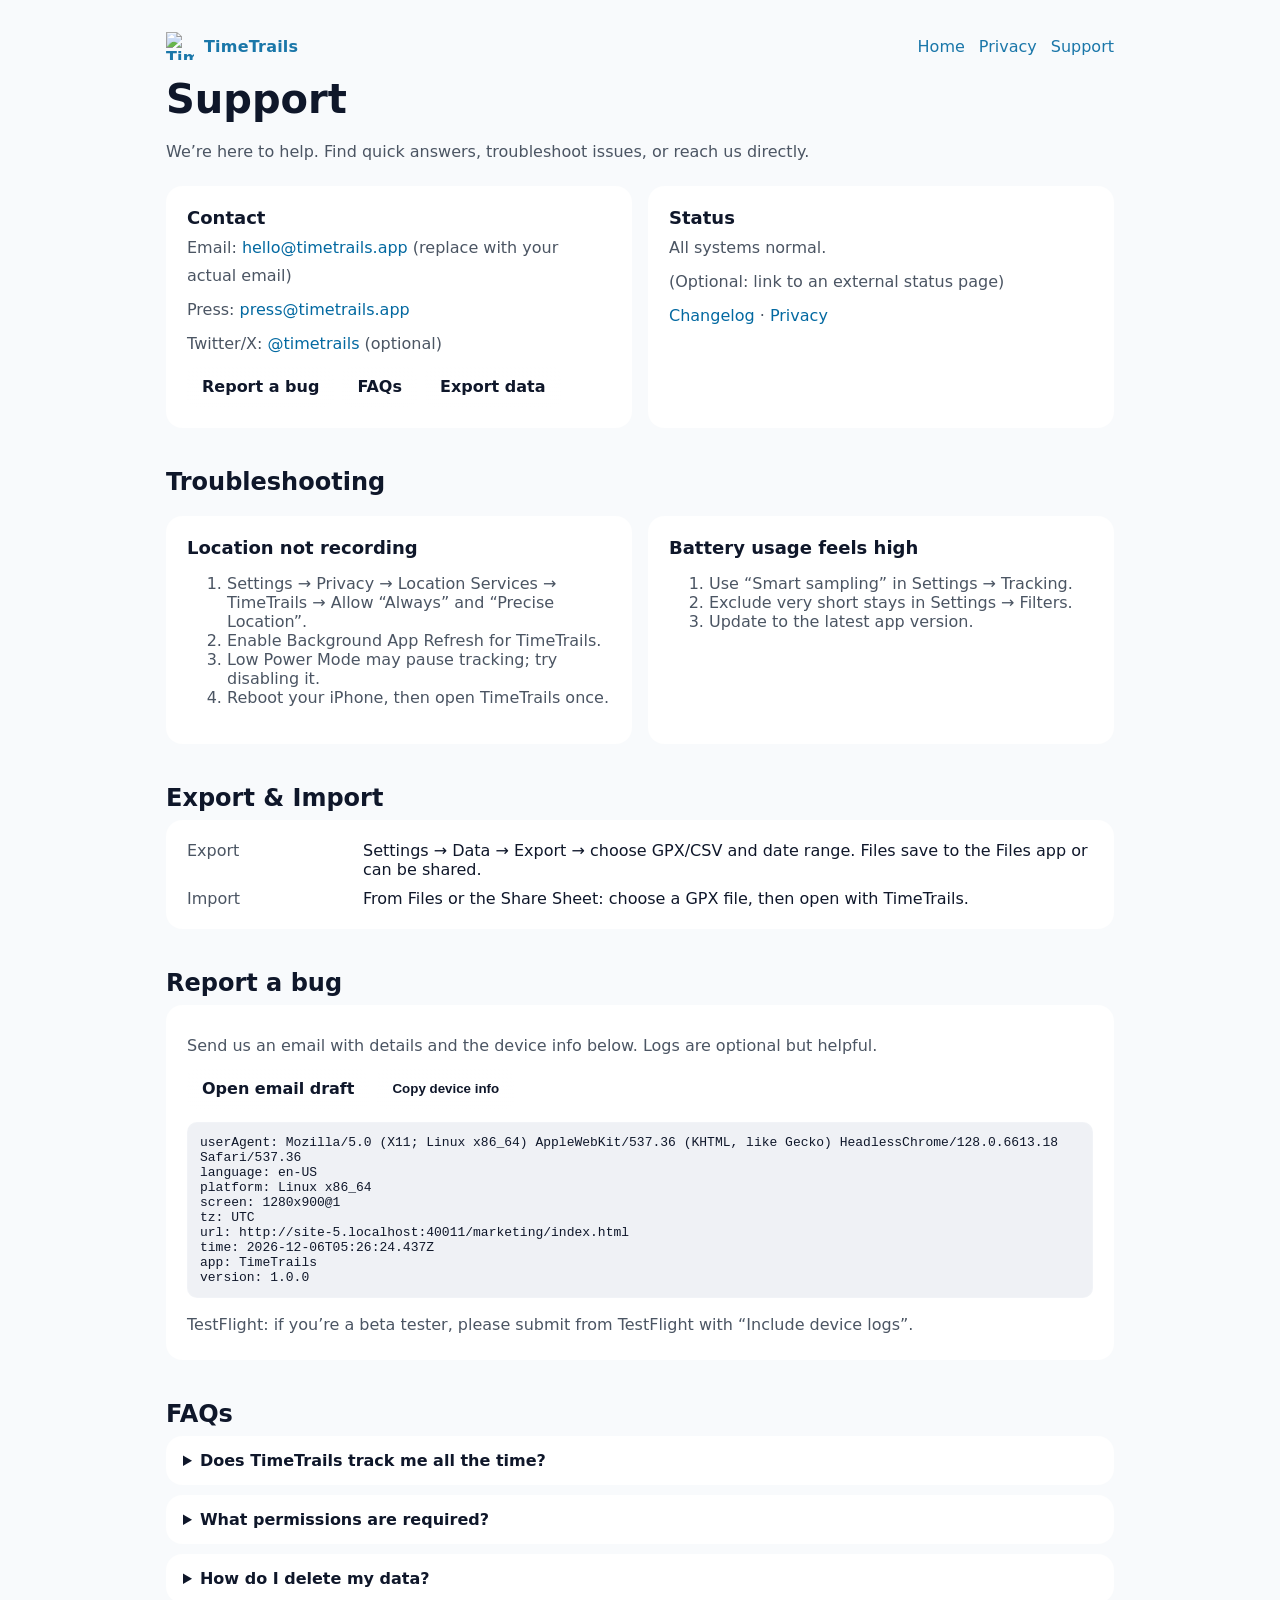
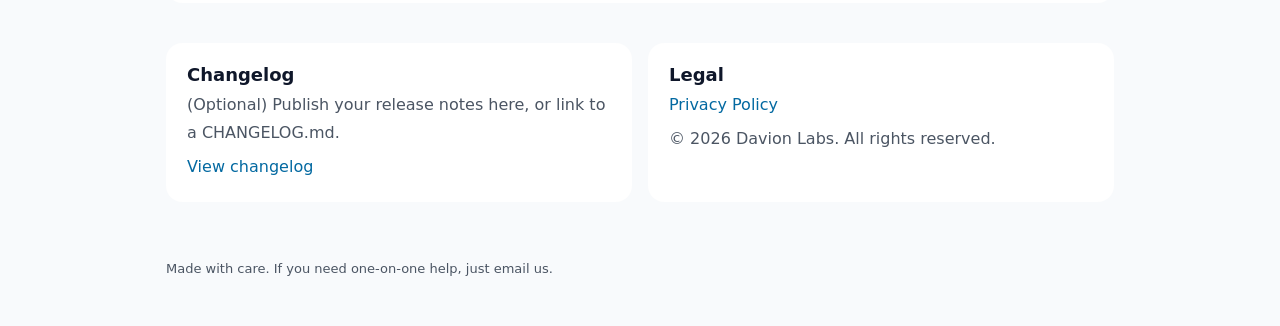
==== marketing/index.html @ f9021e4d "feat: market" ====
<!doctype html>
<html lang="en" class="no-js">
<head>
    <meta charset="utf-8" />
    <meta name="viewport" content="width=device-width, initial-scale=1" />
    <title>TimeTrails — Support</title>
    <meta name="description" content="Help center for TimeTrails. FAQs, troubleshooting, contact, data export, and status." />
    <meta name="robots" content="index,follow" />
    <meta name="theme-color" content="#0ea5e9" />

    <!-- Open Graph / Twitter -->
    <meta property="og:type" content="website" />
    <meta property="og:title" content="TimeTrails — Support" />
    <meta property="og:description" content="FAQs, troubleshooting, contact, data export, and status." />
    <meta property="og:url" content="https://<your-username>.github.io/timetrails/support.html" />
    <meta property="og:image" content="https://<your-username>.github.io/timetrails/assets/og-image.png" />
    <meta name="twitter:card" content="summary_large_image" />
    <link rel="icon" href="/timetrails/assets/favicon.png" />

    <style>
        :root{--bg:#0b1020;--card:#111827;--muted:#93a4b7;--text:#e6eef9;--accent:#22d3ee;--link:#7dd3fc;--brand:#0ea5e9}
        @media (prefers-color-scheme: light){:root{--bg:#f8fafc;--card:#ffffff;--muted:#4b5563;--text:#0f172a;--accent:#0ea5e9;--link:#0369a1;--brand:#0284c7}}
        *{box-sizing:border-box}
        html,body{margin:0;padding:0; background:var(--bg); color:var(--text); font-family: ui-sans-serif, system-ui, -apple-system, Segoe UI, Roboto, Helvetica, Arial, "Apple Color Emoji","Segoe UI Emoji"}
        a{color:var(--link); text-decoration:none}
        a:hover{text-decoration:underline}
        .wrap{max-width:980px; margin:0 auto; padding:32px 16px}
        .nav{display:flex; justify-content:space-between; align-items:center; gap:16px}
        .logo{display:flex; align-items:center; gap:10px; font-weight:800; letter-spacing:.2px}
        .logo img{width:28px; height:28px}
        .nav a{opacity:.9}

        h1{font-size:clamp(28px,3.4vw,40px); margin:16px 0 6px}
        p{line-height:1.75}
        .muted{color:var(--muted)}

        .grid{display:grid; grid-template-columns: 1fr 1fr; gap:16px; margin-top:20px}
        .card{background:var(--card); border:1px solid rgba(255,255,255,.08); border-radius:16px; padding:20px}
        .card h3{margin:0 0 6px; font-size:18px}
        .card p{margin:6px 0 0; color:var(--muted)}

        .section{margin-top:40px}
        .kvs{display:grid; grid-template-columns: 160px 1fr; gap:10px 16px}

        .faq details{background:var(--card); border:1px solid rgba(255,255,255,.08); border-radius:16px; padding:14px 16px}
        .faq details+details{margin-top:10px}
        .faq summary{cursor:pointer; font-weight:600}

        .btn{display:inline-flex; align-items:center; gap:8px; padding:10px 14px; border-radius:10px; border:1px solid rgba(255,255,255,.16); background: linear-gradient(180deg, rgba(255,255,255,.06), rgba(255,255,255,.02)); color:var(--text); font-weight:600}
        .btn:hover{transform:translateY(-1px)}

        .footer{margin-top:56px; font-size:13px; color:var(--muted)}

        @media (max-width: 900px){.grid{grid-template-columns:1fr}}
    </style>

    <script type="application/ld+json">
        {
            "@context": "https://schema.org",
            "@type": "FAQPage",
            "mainEntity": [
                {"@type": "Question","name": "How do I export my data?","acceptedAnswer": {"@type": "Answer","text": "In Settings → Data → Export, choose GPX or CSV and select a date range. The file saves to Files app or shares via the iOS share sheet."}},
                {"@type": "Question","name": "Does TimeTrails work offline?","acceptedAnswer": {"@type": "Answer","text": "Yes, trails are recorded on-device and visualized offline. Optional iCloud sync requires connectivity."}},
                {"@type": "Question","name": "How can I reset the app?","acceptedAnswer": {"@type": "Answer","text": "Go to Settings → Advanced → Reset local data (this is irreversible). If sync is enabled, disable it first to avoid re-downloading data."}}
            ]
        }
    </script>
</head>
<body>
<div class="wrap">
    <!-- Nav -->
    <nav class="nav">
        <a class="logo" href="./">
            <img src="/timetrails/assets/logo.png" alt="TimeTrails logo" />
            <span>TimeTrails</span>
        </a>
        <div style="display:flex; gap:14px; flex-wrap:wrap">
            <a href="./">Home</a>
            <a href="./privacy.html">Privacy</a>
            <a href="./support.html" aria-current="page">Support</a>
        </div>
    </nav>

    <header>
        <h1>Support</h1>
        <p class="muted">We’re here to help. Find quick answers, troubleshoot issues, or reach us directly.</p>
    </header>

    <!-- Quick links -->
    <section class="grid">
        <div class="card">
            <h3>Contact</h3>
            <p>Email: <a href="mailto:hello@timetrails.app">hello@timetrails.app</a> (replace with your actual email)</p>
            <p>Press: <a href="mailto:press@timetrails.app">press@timetrails.app</a></p>
            <p>Twitter/X: <a href="https://x.com/timetrails" target="_blank" rel="noopener">@timetrails</a> (optional)</p>
            <div style="margin-top:8px; display:flex; gap:8px; flex-wrap:wrap">
                <a class="btn" href="#report">Report a bug</a>
                <a class="btn" href="#faq">FAQs</a>
                <a class="btn" href="#export">Export data</a>
            </div>
        </div>
        <div class="card">
            <h3>Status</h3>
            <p>All systems normal.</p>
            <p class="muted">(Optional: link to an external status page)</p>
            <p><a href="#changelog">Changelog</a> · <a href="./privacy.html">Privacy</a></p>
        </div>
    </section>

    <!-- Troubleshooting -->
    <section id="troubleshoot" class="section">
        <h2 style="margin:0 0 8px">Troubleshooting</h2>
        <div class="grid">
            <div class="card">
                <h3>Location not recording</h3>
                <ol class="muted">
                    <li>Settings → Privacy → Location Services → TimeTrails → Allow “Always” and “Precise Location”.</li>
                    <li>Enable Background App Refresh for TimeTrails.</li>
                    <li>Low Power Mode may pause tracking; try disabling it.</li>
                    <li>Reboot your iPhone, then open TimeTrails once.</li>
                </ol>
            </div>
            <div class="card">
                <h3>Battery usage feels high</h3>
                <ol class="muted">
                    <li>Use “Smart sampling” in Settings → Tracking.</li>
                    <li>Exclude very short stays in Settings → Filters.</li>
                    <li>Update to the latest app version.</li>
                </ol>
            </div>
        </div>
    </section>

    <!-- Export / Import -->
    <section id="export" class="section">
        <h2 style="margin:0 0 8px">Export & Import</h2>
        <div class="card">
            <div class="kvs">
                <div class="muted">Export</div>
                <div>Settings → Data → Export → choose GPX/CSV and date range. Files save to the Files app or can be shared.</div>
                <div class="muted">Import</div>
                <div>From Files or the Share Sheet: choose a GPX file, then open with TimeTrails.</div>
            </div>
        </div>
    </section>

    <!-- Report a bug / Request support -->
    <section id="report" class="section">
        <h2 style="margin:0 0 8px">Report a bug</h2>
        <div class="card">
            <p>Send us an email with details and the device info below. Logs are optional but helpful.</p>
            <div style="display:flex; gap:8px; flex-wrap:wrap; margin:8px 0 12px">
                <a class="btn" id="mailto-btn" href="#">Open email draft</a>
                <button class="btn" id="copy-btn" type="button">Copy device info</button>
            </div>
            <pre id="devinfo" style="white-space:pre-wrap; background:rgba(148,163,184,.15); padding:12px; border-radius:10px; border:1px solid rgba(255,255,255,.12)"></pre>
            <p class="muted" style="margin-top:10px">TestFlight: if you’re a beta tester, please submit from TestFlight with “Include device logs”.</p>
        </div>
    </section>

    <!-- FAQs -->
    <section id="faq" class="section faq">
        <h2 style="margin:0 0 8px">FAQs</h2>
        <details>
            <summary>Does TimeTrails track me all the time?</summary>
            <div class="muted">You control what’s collected. Recording uses iOS location services and can be paused anytime. Data stays on-device unless you enable sync.</div>
        </details>
        <details>
            <summary>What permissions are required?</summary>
            <div class="muted">Location (Always & Precise) for background trails, Motion for better activity detection, Photos if you import media, and Notifications for reminders—all optional except Location for recording.</div>
        </details>
        <details>
            <summary>How do I delete my data?</summary>
            <div class="muted">In Settings → Data → Delete local data. If iCloud sync is enabled, disable it first, then delete local data across each device as needed.</div>
        </details>
    </section>

    <!-- Changelog / Legal -->
    <section id="changelog" class="section">
        <div class="grid">
            <div class="card">
                <h3>Changelog</h3>
                <p class="muted">(Optional) Publish your release notes here, or link to a CHANGELOG.md.</p>
                <p><a href="./changelog.html">View changelog</a></p>
            </div>
            <div class="card">
                <h3>Legal</h3>
                <p><a href="./privacy.html">Privacy Policy</a></p>
                <p class="muted">© <span id="year"></span> Davion Labs. All rights reserved.</p>
            </div>
        </div>
    </section>

    <footer class="footer">
        <p>Made with care. If you need one-on-one help, just email us.</p>
    </footer>
</div>

<script>
    // Fill year
    document.getElementById('year').textContent = new Date().getFullYear();

    // Collect simple device info (client-side)
    const devinfo = {
      userAgent: navigator.userAgent,
      language: navigator.language,
      platform: navigator.platform,
      screen: `${screen.width}x${screen.height}@${window.devicePixelRatio}`,
      tz: Intl.DateTimeFormat().resolvedOptions().timeZone,
      url: location.href,
      time: new Date().toISOString(),
      app: 'TimeTrails',
      version: '1.0.0' // replace dynamically if you expose it
    };
    const devinfoStr = Object.entries(devinfo).map(([k,v])=>`${k}: ${v}`).join('\n');
    document.getElementById('devinfo').textContent = devinfoStr;

    // mailto with prefilled subject & body
    const to = 'hello@timetrails.app'; // replace with your support address
    const subject = encodeURIComponent('TimeTrails Support Request');
    const body = encodeURIComponent(`Describe the issue here...\n\n---\nDevice info:\n${devinfoStr}\n`);
    const mailto = `mailto:${to}?subject=${subject}&body=${body}`;
    document.getElementById('mailto-btn').setAttribute('href', mailto);

    // Copy device info
    document.getElementById('copy-btn').addEventListener('click', async ()=>{
      try{ await navigator.clipboard.writeText(devinfoStr); alert('Device info copied. Paste it into your email.'); }
      catch(e){ alert('Copy failed. Select and copy manually.'); }
    });
</script>
</body>
</html>
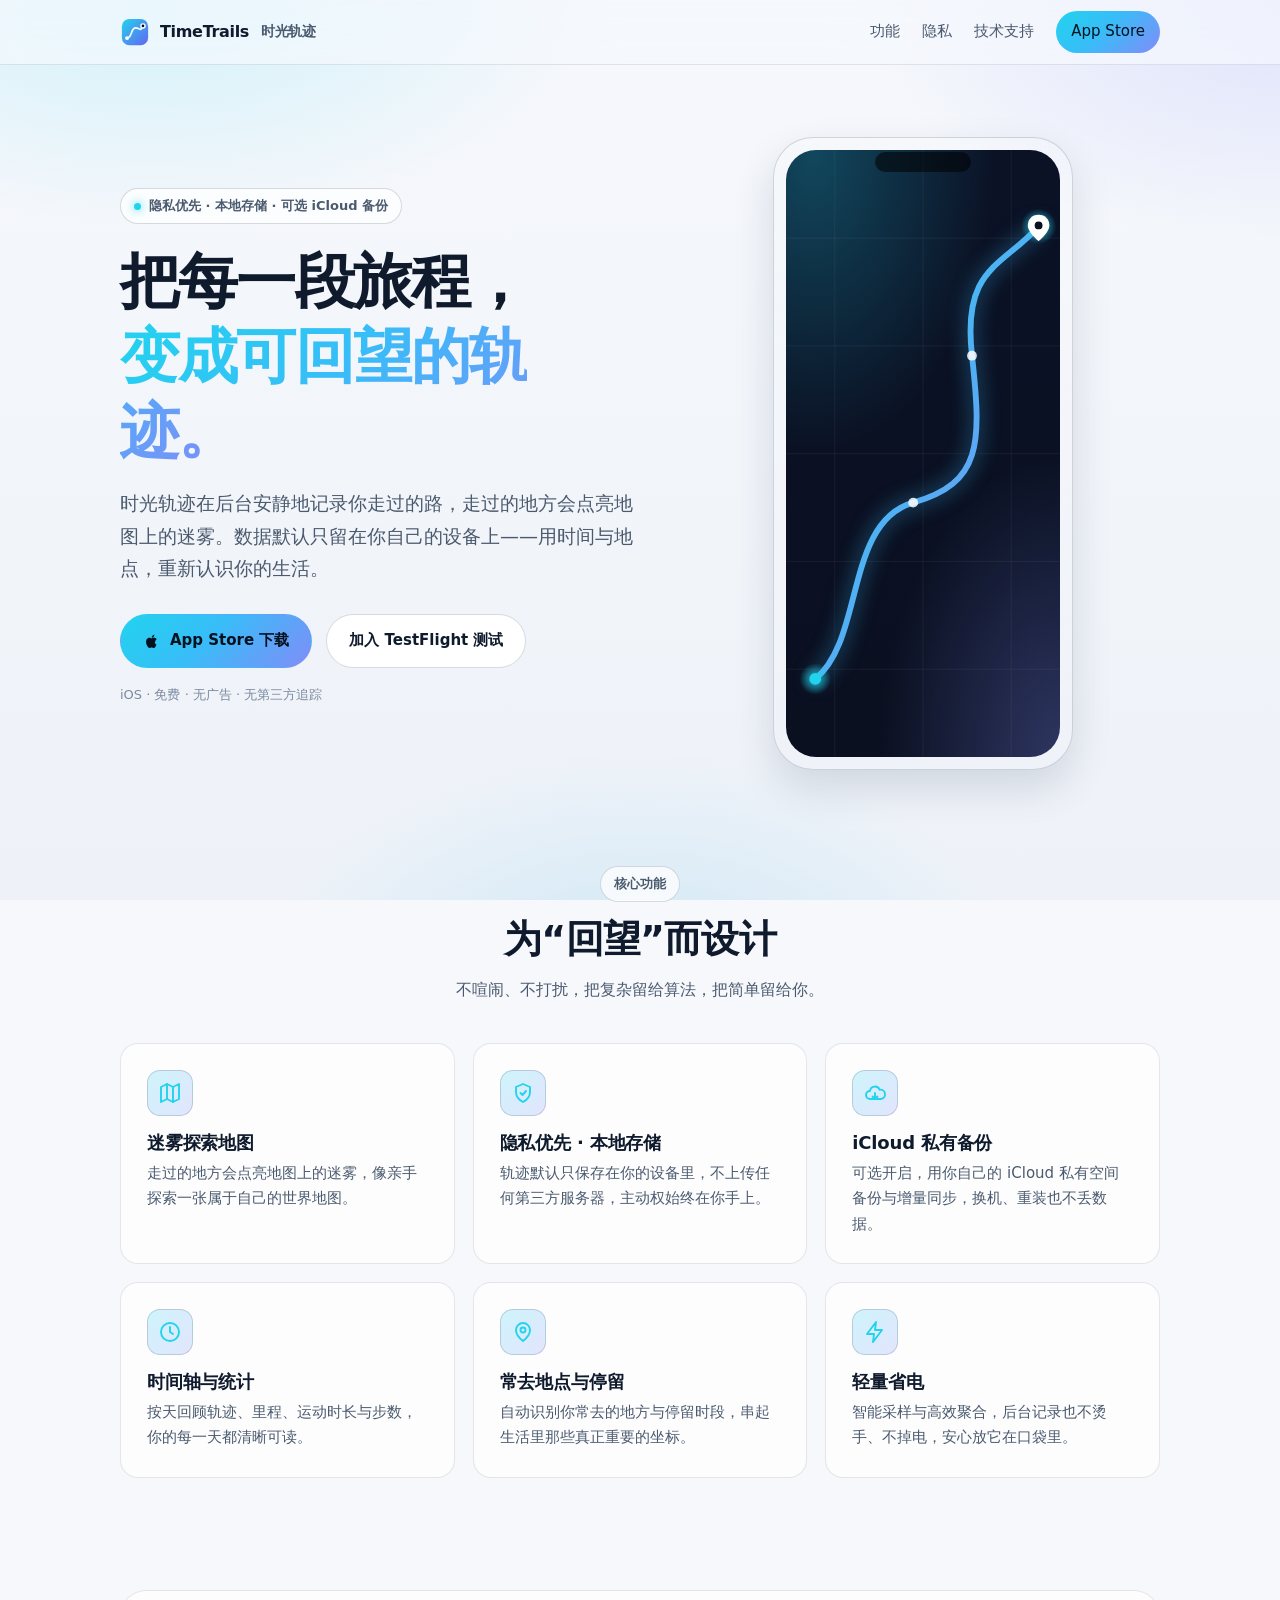
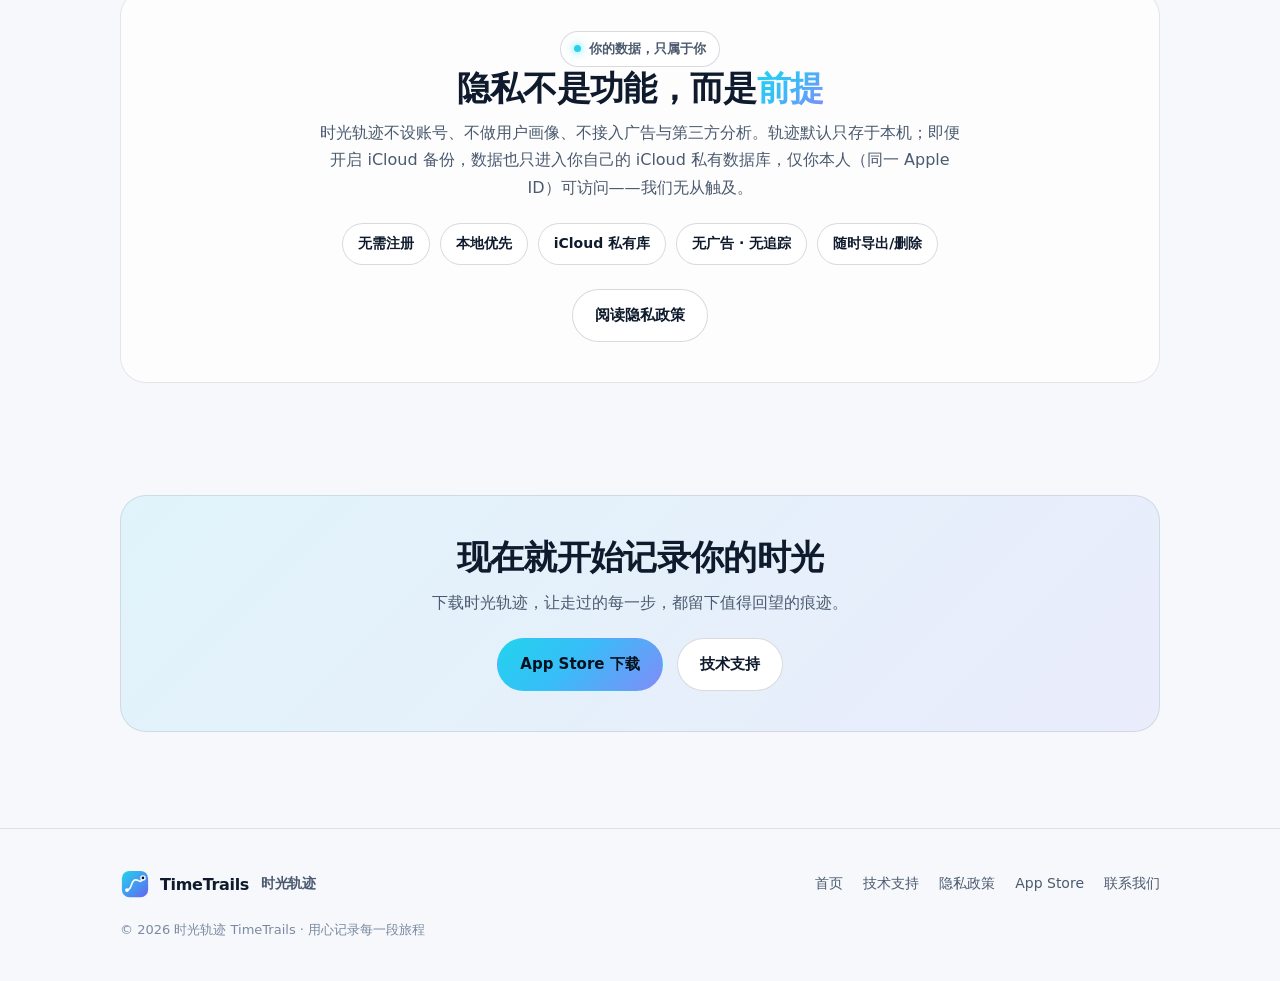
==== commit f3f6e6c1: "feat(site): 重做营销/技术支持/隐私三页 — 简洁优雅科技感 - 统一设计系统 assets/site.css + 品牌 logo/favicon assets/logo.svg - in" ====
--- a/marketing/index.html
+++ b/marketing/index.html
@@ -1,232 +1,21 @@
 <!doctype html>
-<html lang="en" class="no-js">
+<html lang="zh-Hans">
 <head>
-    <meta charset="utf-8" />
-    <meta name="viewport" content="width=device-width, initial-scale=1" />
-    <title>TimeTrails — Support</title>
-    <meta name="description" content="Help center for TimeTrails. FAQs, troubleshooting, contact, data export, and status." />
-    <meta name="robots" content="index,follow" />
-    <meta name="theme-color" content="#0ea5e9" />
-
-    <!-- Open Graph / Twitter -->
-    <meta property="og:type" content="website" />
-    <meta property="og:title" content="TimeTrails — Support" />
-    <meta property="og:description" content="FAQs, troubleshooting, contact, data export, and status." />
-    <meta property="og:url" content="https://<your-username>.github.io/timetrails/support.html" />
-    <meta property="og:image" content="https://<your-username>.github.io/timetrails/assets/og-image.png" />
-    <meta name="twitter:card" content="summary_large_image" />
-    <link rel="icon" href="/timetrails/assets/favicon.png" />
-
-    <style>
-        :root{--bg:#0b1020;--card:#111827;--muted:#93a4b7;--text:#e6eef9;--accent:#22d3ee;--link:#7dd3fc;--brand:#0ea5e9}
-        @media (prefers-color-scheme: light){:root{--bg:#f8fafc;--card:#ffffff;--muted:#4b5563;--text:#0f172a;--accent:#0ea5e9;--link:#0369a1;--brand:#0284c7}}
-        *{box-sizing:border-box}
-        html,body{margin:0;padding:0; background:var(--bg); color:var(--text); font-family: ui-sans-serif, system-ui, -apple-system, Segoe UI, Roboto, Helvetica, Arial, "Apple Color Emoji","Segoe UI Emoji"}
-        a{color:var(--link); text-decoration:none}
-        a:hover{text-decoration:underline}
-        .wrap{max-width:980px; margin:0 auto; padding:32px 16px}
-        .nav{display:flex; justify-content:space-between; align-items:center; gap:16px}
-        .logo{display:flex; align-items:center; gap:10px; font-weight:800; letter-spacing:.2px}
-        .logo img{width:28px; height:28px}
-        .nav a{opacity:.9}
-
-        h1{font-size:clamp(28px,3.4vw,40px); margin:16px 0 6px}
-        p{line-height:1.75}
-        .muted{color:var(--muted)}
-
-        .grid{display:grid; grid-template-columns: 1fr 1fr; gap:16px; margin-top:20px}
-        .card{background:var(--card); border:1px solid rgba(255,255,255,.08); border-radius:16px; padding:20px}
-        .card h3{margin:0 0 6px; font-size:18px}
-        .card p{margin:6px 0 0; color:var(--muted)}
-
-        .section{margin-top:40px}
-        .kvs{display:grid; grid-template-columns: 160px 1fr; gap:10px 16px}
-
-        .faq details{background:var(--card); border:1px solid rgba(255,255,255,.08); border-radius:16px; padding:14px 16px}
-        .faq details+details{margin-top:10px}
-        .faq summary{cursor:pointer; font-weight:600}
-
-        .btn{display:inline-flex; align-items:center; gap:8px; padding:10px 14px; border-radius:10px; border:1px solid rgba(255,255,255,.16); background: linear-gradient(180deg, rgba(255,255,255,.06), rgba(255,255,255,.02)); color:var(--text); font-weight:600}
-        .btn:hover{transform:translateY(-1px)}
-
-        .footer{margin-top:56px; font-size:13px; color:var(--muted)}
-
-        @media (max-width: 900px){.grid{grid-template-columns:1fr}}
-    </style>
-
-    <script type="application/ld+json">
-        {
-            "@context": "https://schema.org",
-            "@type": "FAQPage",
-            "mainEntity": [
-                {"@type": "Question","name": "How do I export my data?","acceptedAnswer": {"@type": "Answer","text": "In Settings → Data → Export, choose GPX or CSV and select a date range. The file saves to Files app or shares via the iOS share sheet."}},
-                {"@type": "Question","name": "Does TimeTrails work offline?","acceptedAnswer": {"@type": "Answer","text": "Yes, trails are recorded on-device and visualized offline. Optional iCloud sync requires connectivity."}},
-                {"@type": "Question","name": "How can I reset the app?","acceptedAnswer": {"@type": "Answer","text": "Go to Settings → Advanced → Reset local data (this is irreversible). If sync is enabled, disable it first to avoid re-downloading data."}}
-            ]
-        }
-    </script>
+<meta charset="utf-8" />
+<meta name="viewport" content="width=device-width, initial-scale=1" />
+<title>时光轨迹 TimeTrails</title>
+<meta name="robots" content="noindex,follow" />
+<link rel="canonical" href="https://timetrails.sxxw.site/" />
+<meta http-equiv="refresh" content="0; url=/" />
+<link rel="stylesheet" href="/assets/site.css" />
 </head>
 <body>
-<div class="wrap">
-    <!-- Nav -->
-    <nav class="nav">
-        <a class="logo" href="./">
-            <img src="/timetrails/assets/logo.png" alt="TimeTrails logo" />
-            <span>TimeTrails</span>
-        </a>
-        <div style="display:flex; gap:14px; flex-wrap:wrap">
-            <a href="./">Home</a>
-            <a href="./privacy.html">Privacy</a>
-            <a href="./support.html" aria-current="page">Support</a>
-        </div>
-    </nav>
-
-    <header>
-        <h1>Support</h1>
-        <p class="muted">We’re here to help. Find quick answers, troubleshoot issues, or reach us directly.</p>
-    </header>
-
-    <!-- Quick links -->
-    <section class="grid">
-        <div class="card">
-            <h3>Contact</h3>
-            <p>Email: <a href="mailto:hello@timetrails.app">hello@timetrails.app</a> (replace with your actual email)</p>
-            <p>Press: <a href="mailto:press@timetrails.app">press@timetrails.app</a></p>
-            <p>Twitter/X: <a href="https://x.com/timetrails" target="_blank" rel="noopener">@timetrails</a> (optional)</p>
-            <div style="margin-top:8px; display:flex; gap:8px; flex-wrap:wrap">
-                <a class="btn" href="#report">Report a bug</a>
-                <a class="btn" href="#faq">FAQs</a>
-                <a class="btn" href="#export">Export data</a>
-            </div>
-        </div>
-        <div class="card">
-            <h3>Status</h3>
-            <p>All systems normal.</p>
-            <p class="muted">(Optional: link to an external status page)</p>
-            <p><a href="#changelog">Changelog</a> · <a href="./privacy.html">Privacy</a></p>
-        </div>
-    </section>
-
-    <!-- Troubleshooting -->
-    <section id="troubleshoot" class="section">
-        <h2 style="margin:0 0 8px">Troubleshooting</h2>
-        <div class="grid">
-            <div class="card">
-                <h3>Location not recording</h3>
-                <ol class="muted">
-                    <li>Settings → Privacy → Location Services → TimeTrails → Allow “Always” and “Precise Location”.</li>
-                    <li>Enable Background App Refresh for TimeTrails.</li>
-                    <li>Low Power Mode may pause tracking; try disabling it.</li>
-                    <li>Reboot your iPhone, then open TimeTrails once.</li>
-                </ol>
-            </div>
-            <div class="card">
-                <h3>Battery usage feels high</h3>
-                <ol class="muted">
-                    <li>Use “Smart sampling” in Settings → Tracking.</li>
-                    <li>Exclude very short stays in Settings → Filters.</li>
-                    <li>Update to the latest app version.</li>
-                </ol>
-            </div>
-        </div>
-    </section>
-
-    <!-- Export / Import -->
-    <section id="export" class="section">
-        <h2 style="margin:0 0 8px">Export & Import</h2>
-        <div class="card">
-            <div class="kvs">
-                <div class="muted">Export</div>
-                <div>Settings → Data → Export → choose GPX/CSV and date range. Files save to the Files app or can be shared.</div>
-                <div class="muted">Import</div>
-                <div>From Files or the Share Sheet: choose a GPX file, then open with TimeTrails.</div>
-            </div>
-        </div>
-    </section>
-
-    <!-- Report a bug / Request support -->
-    <section id="report" class="section">
-        <h2 style="margin:0 0 8px">Report a bug</h2>
-        <div class="card">
-            <p>Send us an email with details and the device info below. Logs are optional but helpful.</p>
-            <div style="display:flex; gap:8px; flex-wrap:wrap; margin:8px 0 12px">
-                <a class="btn" id="mailto-btn" href="#">Open email draft</a>
-                <button class="btn" id="copy-btn" type="button">Copy device info</button>
-            </div>
-            <pre id="devinfo" style="white-space:pre-wrap; background:rgba(148,163,184,.15); padding:12px; border-radius:10px; border:1px solid rgba(255,255,255,.12)"></pre>
-            <p class="muted" style="margin-top:10px">TestFlight: if you’re a beta tester, please submit from TestFlight with “Include device logs”.</p>
-        </div>
-    </section>
-
-    <!-- FAQs -->
-    <section id="faq" class="section faq">
-        <h2 style="margin:0 0 8px">FAQs</h2>
-        <details>
-            <summary>Does TimeTrails track me all the time?</summary>
-            <div class="muted">You control what’s collected. Recording uses iOS location services and can be paused anytime. Data stays on-device unless you enable sync.</div>
-        </details>
-        <details>
-            <summary>What permissions are required?</summary>
-            <div class="muted">Location (Always & Precise) for background trails, Motion for better activity detection, Photos if you import media, and Notifications for reminders—all optional except Location for recording.</div>
-        </details>
-        <details>
-            <summary>How do I delete my data?</summary>
-            <div class="muted">In Settings → Data → Delete local data. If iCloud sync is enabled, disable it first, then delete local data across each device as needed.</div>
-        </details>
-    </section>
-
-    <!-- Changelog / Legal -->
-    <section id="changelog" class="section">
-        <div class="grid">
-            <div class="card">
-                <h3>Changelog</h3>
-                <p class="muted">(Optional) Publish your release notes here, or link to a CHANGELOG.md.</p>
-                <p><a href="./changelog.html">View changelog</a></p>
-            </div>
-            <div class="card">
-                <h3>Legal</h3>
-                <p><a href="./privacy.html">Privacy Policy</a></p>
-                <p class="muted">© <span id="year"></span> Davion Labs. All rights reserved.</p>
-            </div>
-        </div>
-    </section>
-
-    <footer class="footer">
-        <p>Made with care. If you need one-on-one help, just email us.</p>
-    </footer>
-</div>
-
-<script>
-    // Fill year
-    document.getElementById('year').textContent = new Date().getFullYear();
-
-    // Collect simple device info (client-side)
-    const devinfo = {
-      userAgent: navigator.userAgent,
-      language: navigator.language,
-      platform: navigator.platform,
-      screen: `${screen.width}x${screen.height}@${window.devicePixelRatio}`,
-      tz: Intl.DateTimeFormat().resolvedOptions().timeZone,
-      url: location.href,
-      time: new Date().toISOString(),
-      app: 'TimeTrails',
-      version: '1.0.0' // replace dynamically if you expose it
-    };
-    const devinfoStr = Object.entries(devinfo).map(([k,v])=>`${k}: ${v}`).join('\n');
-    document.getElementById('devinfo').textContent = devinfoStr;
-
-    // mailto with prefilled subject & body
-    const to = 'hello@timetrails.app'; // replace with your support address
-    const subject = encodeURIComponent('TimeTrails Support Request');
-    const body = encodeURIComponent(`Describe the issue here...\n\n---\nDevice info:\n${devinfoStr}\n`);
-    const mailto = `mailto:${to}?subject=${subject}&body=${body}`;
-    document.getElementById('mailto-btn').setAttribute('href', mailto);
-
-    // Copy device info
-    document.getElementById('copy-btn').addEventListener('click', async ()=>{
-      try{ await navigator.clipboard.writeText(devinfoStr); alert('Device info copied. Paste it into your email.'); }
-      catch(e){ alert('Copy failed. Select and copy manually.'); }
-    });
-</script>
+<main class="container" style="min-height:70vh; display:grid; place-items:center; text-align:center">
+  <div>
+    <p style="color:var(--muted)">正在前往时光轨迹主页……</p>
+    <p><a class="btn btn-primary" href="/">前往首页</a></p>
+  </div>
+</main>
+<script>location.replace('/');</script>
 </body>
 </html>
--- a/assets/site.css
+++ b/assets/site.css
@@ -0,0 +1,189 @@
+/* TimeTrails · 时光轨迹 — shared site styles
+   简洁 · 优雅 · 科技感 / clean · elegant · tech */
+
+:root{
+  --bg:#0a0e1a;
+  --bg-2:#0c1222;
+  --text:#e8eef8;
+  --muted:#9aabc2;
+  --faint:#6f7f96;
+  --card:rgba(255,255,255,.045);
+  --card-2:rgba(255,255,255,.06);
+  --line:rgba(255,255,255,.10);
+  --line-strong:rgba(255,255,255,.16);
+  --accent:#22d3ee;
+  --accent-2:#38bdf8;
+  --brand:#0ea5e9;
+  --violet:#818cf8;
+  --link:#7dd3fc;
+  --grad:linear-gradient(135deg,#22d3ee 0%,#38bdf8 45%,#818cf8 100%);
+  --shadow:0 20px 50px rgba(0,0,0,.45);
+  --radius:18px;
+}
+@media (prefers-color-scheme: light){
+  :root{
+    --bg:#f6f8fc; --bg-2:#eef2f8; --text:#0f1b2d; --muted:#4b5a6e; --faint:#7b8aa0;
+    --card:rgba(255,255,255,.75); --card-2:#ffffff; --line:rgba(15,27,45,.10); --line-strong:rgba(15,27,45,.16);
+    --link:#0369a1; --shadow:0 18px 40px rgba(20,40,80,.14);
+  }
+}
+
+*{box-sizing:border-box}
+html{scroll-behavior:smooth}
+body{
+  margin:0; color:var(--text); background:var(--bg);
+  font-family:-apple-system,BlinkMacSystemFont,"Segoe UI",system-ui,Roboto,"PingFang SC","Noto Sans CJK SC","Hiragino Sans GB","Microsoft YaHei",Helvetica,Arial,"Apple Color Emoji","Segoe UI Emoji",sans-serif;
+  line-height:1.7; -webkit-font-smoothing:antialiased; text-rendering:optimizeLegibility;
+  overflow-x:hidden;
+}
+/* ambient mesh background */
+body::before{
+  content:""; position:fixed; inset:0; z-index:-1; pointer-events:none;
+  background:
+    radial-gradient(60% 50% at 12% -5%, rgba(34,211,238,.20), transparent 60%),
+    radial-gradient(55% 45% at 100% 0%, rgba(129,140,248,.20), transparent 60%),
+    radial-gradient(50% 45% at 50% 110%, rgba(14,165,233,.14), transparent 60%),
+    linear-gradient(180deg,var(--bg),var(--bg-2));
+}
+a{color:var(--link); text-decoration:none}
+a:hover{text-decoration:underline}
+img{max-width:100%; display:block}
+h1,h2,h3{line-height:1.25; letter-spacing:-.01em}
+
+.container{max-width:1080px; margin:0 auto; padding:0 20px}
+.gradient-text{background:var(--grad); -webkit-background-clip:text; background-clip:text; color:transparent}
+
+/* ---------- nav ---------- */
+.nav{position:sticky; top:0; z-index:50; backdrop-filter:saturate(140%) blur(14px);
+  background:color-mix(in oklab, var(--bg) 72%, transparent); border-bottom:1px solid var(--line)}
+.nav .container{display:flex; align-items:center; justify-content:space-between; height:64px; gap:16px}
+.brand{display:flex; align-items:center; gap:10px; font-weight:800; letter-spacing:-.02em; color:var(--text)}
+.brand:hover{text-decoration:none}
+.brand img{width:30px; height:30px; border-radius:9px}
+.brand .zh{color:var(--muted); font-weight:600; font-size:14px; margin-left:2px}
+.nav-links{display:flex; align-items:center; gap:22px; font-size:15px}
+.nav-links a{color:var(--muted); font-weight:500}
+.nav-links a:hover{color:var(--text); text-decoration:none}
+.nav-cta{padding:8px 15px; border-radius:999px; background:var(--grad); color:#04121f !important; font-weight:700}
+.nav-cta:hover{text-decoration:none; filter:brightness(1.05)}
+@media (max-width:640px){ .nav-links a:not(.nav-cta){display:none} }
+
+/* ---------- buttons ---------- */
+.btn{display:inline-flex; align-items:center; gap:9px; padding:13px 22px; border-radius:999px;
+  font-weight:700; font-size:15px; border:1px solid transparent; cursor:pointer; transition:transform .15s ease, filter .15s ease, background .15s ease}
+.btn:hover{text-decoration:none; transform:translateY(-2px)}
+.btn-primary{background:var(--grad); color:#04121f}
+.btn-primary:hover{filter:brightness(1.06)}
+.btn-ghost{background:var(--card-2); color:var(--text); border-color:var(--line-strong)}
+.btn-ghost:hover{background:var(--card)}
+
+/* ---------- hero ---------- */
+.hero{padding:72px 0 40px}
+.hero-grid{display:grid; grid-template-columns:1.05fr .95fr; gap:44px; align-items:center}
+.eyebrow{display:inline-flex; align-items:center; gap:8px; padding:6px 13px; border-radius:999px;
+  border:1px solid var(--line-strong); background:var(--card); color:var(--muted); font-size:13px; font-weight:600}
+.eyebrow .dot{width:7px; height:7px; border-radius:50%; background:var(--accent); box-shadow:0 0 10px var(--accent)}
+.hero h1{font-size:clamp(34px,5.2vw,60px); margin:20px 0 0; font-weight:850; letter-spacing:-.03em}
+.hero .lead{font-size:clamp(16px,1.6vw,19px); color:var(--muted); margin:18px 0 0; max-width:34em}
+.hero .cta{display:flex; gap:14px; margin-top:30px; flex-wrap:wrap}
+.hero .note{margin-top:16px; color:var(--faint); font-size:13px}
+
+/* device mockup */
+.device{justify-self:center; width:min(300px,80vw); aspect-ratio:9/19; border-radius:40px;
+  padding:12px; background:linear-gradient(160deg, rgba(255,255,255,.14), rgba(255,255,255,.03));
+  border:1px solid var(--line-strong); box-shadow:var(--shadow); position:relative}
+.device .screen{height:100%; border-radius:30px; overflow:hidden; position:relative;
+  background:radial-gradient(120% 90% at 10% 0%, rgba(34,211,238,.28), transparent 55%),
+             radial-gradient(120% 90% at 100% 100%, rgba(129,140,248,.30), transparent 55%),
+             linear-gradient(180deg,#0b1226,#0a1020)}
+.device .notch{position:absolute; top:14px; left:50%; transform:translateX(-50%); width:96px; height:20px; border-radius:12px; background:rgba(0,0,0,.55); z-index:2}
+.device svg{position:absolute; inset:0; width:100%; height:100%}
+
+/* ---------- sections ---------- */
+.section{padding:56px 0}
+.section-head{text-align:center; max-width:40em; margin:0 auto 40px}
+.section-head .eyebrow{margin-bottom:14px}
+.section-head h2{font-size:clamp(26px,3.4vw,38px); margin:0; font-weight:800; letter-spacing:-.02em}
+.section-head p{color:var(--muted); margin:12px 0 0}
+
+/* feature grid */
+.features{display:grid; grid-template-columns:repeat(3,1fr); gap:18px}
+.feature{background:var(--card); border:1px solid var(--line); border-radius:var(--radius); padding:26px; transition:border-color .2s, transform .2s}
+.feature:hover{border-color:var(--line-strong); transform:translateY(-3px)}
+.icon{width:46px; height:46px; border-radius:13px; display:grid; place-items:center; margin-bottom:16px;
+  background:linear-gradient(135deg, rgba(34,211,238,.22), rgba(129,140,248,.22)); border:1px solid var(--line-strong)}
+.icon svg{width:24px; height:24px; stroke:var(--accent); fill:none; stroke-width:1.9; stroke-linecap:round; stroke-linejoin:round}
+.feature h3{margin:0 0 6px; font-size:18px}
+.feature p{margin:0; color:var(--muted); font-size:15px}
+
+/* privacy highlight band */
+.band{background:var(--card); border:1px solid var(--line); border-radius:26px; padding:40px; text-align:center}
+.band h2{font-size:clamp(24px,3vw,34px); margin:0 0 10px; letter-spacing:-.02em}
+.band p{color:var(--muted); max-width:40em; margin:0 auto}
+.pills{display:flex; gap:10px; flex-wrap:wrap; justify-content:center; margin-top:22px}
+.pill{padding:8px 15px; border-radius:999px; background:var(--card-2); border:1px solid var(--line-strong); color:var(--text); font-size:14px; font-weight:600}
+
+/* ---------- content / prose (privacy, support) ---------- */
+.page-hero{padding:56px 0 8px; text-align:center}
+.page-hero h1{font-size:clamp(30px,4.4vw,46px); margin:16px 0 0; font-weight:850; letter-spacing:-.02em}
+.page-hero p{color:var(--muted); margin:12px auto 0; max-width:40em}
+.panel{background:var(--card); border:1px solid var(--line); border-radius:var(--radius); padding:26px 28px}
+.panel + .panel{margin-top:18px}
+.prose{max-width:820px; margin:0 auto}
+.prose h2{font-size:21px; margin:34px 0 10px; padding-top:6px}
+.prose h2:first-child{margin-top:0}
+.prose h3{font-size:17px; margin:20px 0 6px}
+.prose p{color:var(--muted); margin:8px 0}
+.prose ul{color:var(--muted); margin:8px 0; padding-left:20px}
+.prose li{margin:6px 0}
+.prose strong{color:var(--text)}
+.kv{display:grid; grid-template-columns:120px 1fr; gap:10px 18px}
+.kv dt{color:var(--faint); font-size:14px}
+.kv dd{margin:0}
+
+/* faq */
+.faq details{background:var(--card); border:1px solid var(--line); border-radius:14px; padding:4px 18px; overflow:hidden}
+.faq details + details{margin-top:12px}
+.faq summary{cursor:pointer; font-weight:650; padding:14px 0; list-style:none; display:flex; justify-content:space-between; align-items:center; gap:12px}
+.faq summary::-webkit-details-marker{display:none}
+.faq summary::after{content:"+"; color:var(--accent); font-size:22px; font-weight:400; transition:transform .2s}
+.faq details[open] summary::after{transform:rotate(45deg)}
+.faq details > div{color:var(--muted); padding:0 0 16px; margin-top:-4px}
+.faq ol{color:var(--muted); margin:6px 0; padding-left:20px}
+
+/* contact + qr */
+.contact-grid{display:grid; grid-template-columns:1.3fr .7fr; gap:18px; align-items:stretch}
+.qr{display:flex; flex-direction:column; align-items:center; justify-content:center; text-align:center}
+.qr img{width:180px; height:180px; border-radius:14px; background:#fff; padding:8px; border:1px solid var(--line-strong)}
+.qr small{color:var(--faint); margin-top:10px}
+pre.info{white-space:pre-wrap; word-break:break-word; background:color-mix(in oklab,var(--text) 8%, transparent);
+  padding:14px; border-radius:12px; border:1px solid var(--line); font-size:12.5px; color:var(--muted); margin:12px 0}
+
+/* ---------- footer ---------- */
+.footer{border-top:1px solid var(--line); margin-top:40px; padding:40px 0}
+.footer .container{display:flex; justify-content:space-between; gap:20px; flex-wrap:wrap; align-items:center}
+.footer .brand{font-size:16px}
+.foot-links{display:flex; gap:20px; flex-wrap:wrap; font-size:14px}
+.foot-links a{color:var(--muted)}
+.foot-note{color:var(--faint); font-size:13px; width:100%}
+
+/* ---------- reveal ---------- */
+.reveal{opacity:0; transform:translateY(16px); transition:opacity .6s ease, transform .6s ease}
+.reveal.in{opacity:1; transform:none}
+@media (prefers-reduced-motion:reduce){ .reveal{opacity:1; transform:none; transition:none} html{scroll-behavior:auto} }
+
+/* ---------- responsive ---------- */
+@media (max-width:860px){
+  .hero-grid{grid-template-columns:1fr; gap:36px}
+  .hero{padding:48px 0 20px}
+  .device{order:-1}
+  .features{grid-template-columns:1fr 1fr}
+  .contact-grid{grid-template-columns:1fr}
+  .kv{grid-template-columns:1fr}
+  .kv dt{margin-top:8px}
+}
+@media (max-width:560px){
+  .features{grid-template-columns:1fr}
+  .band{padding:28px 20px}
+  .panel{padding:22px 18px}
+}
